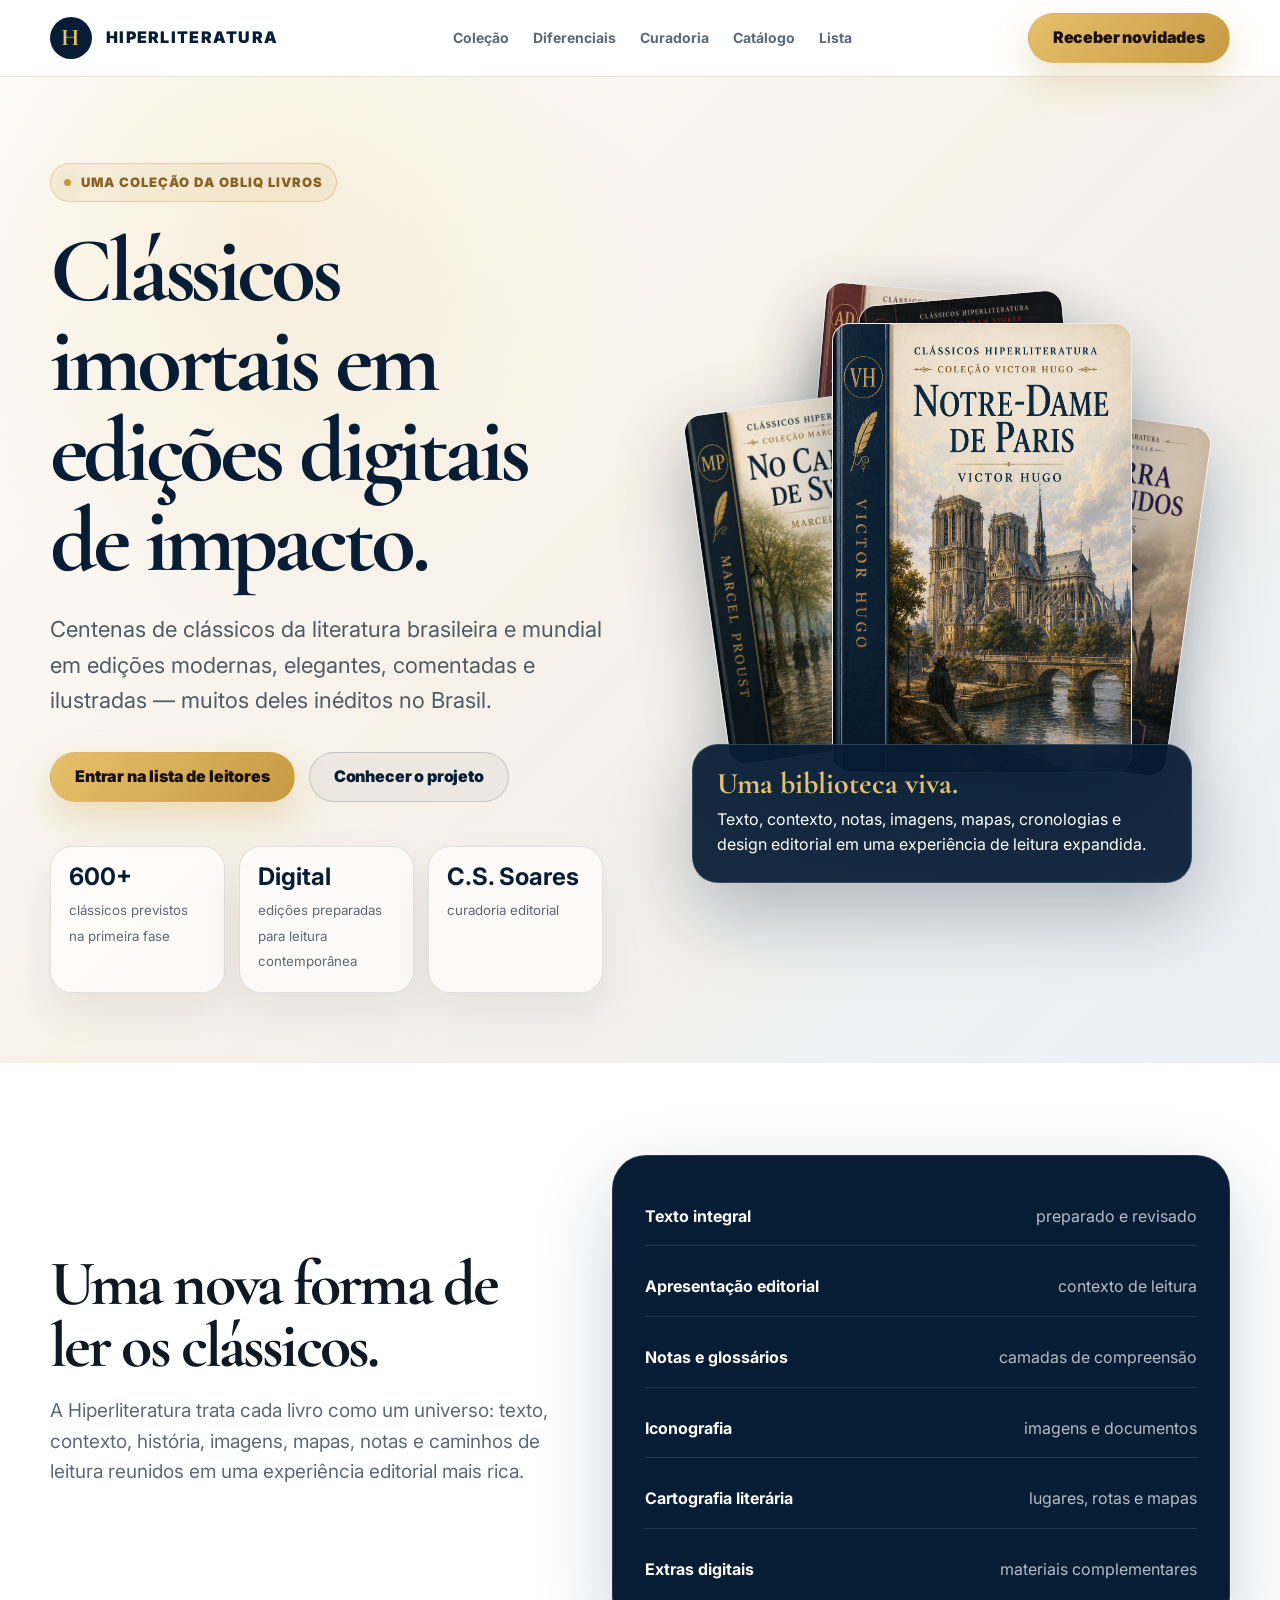
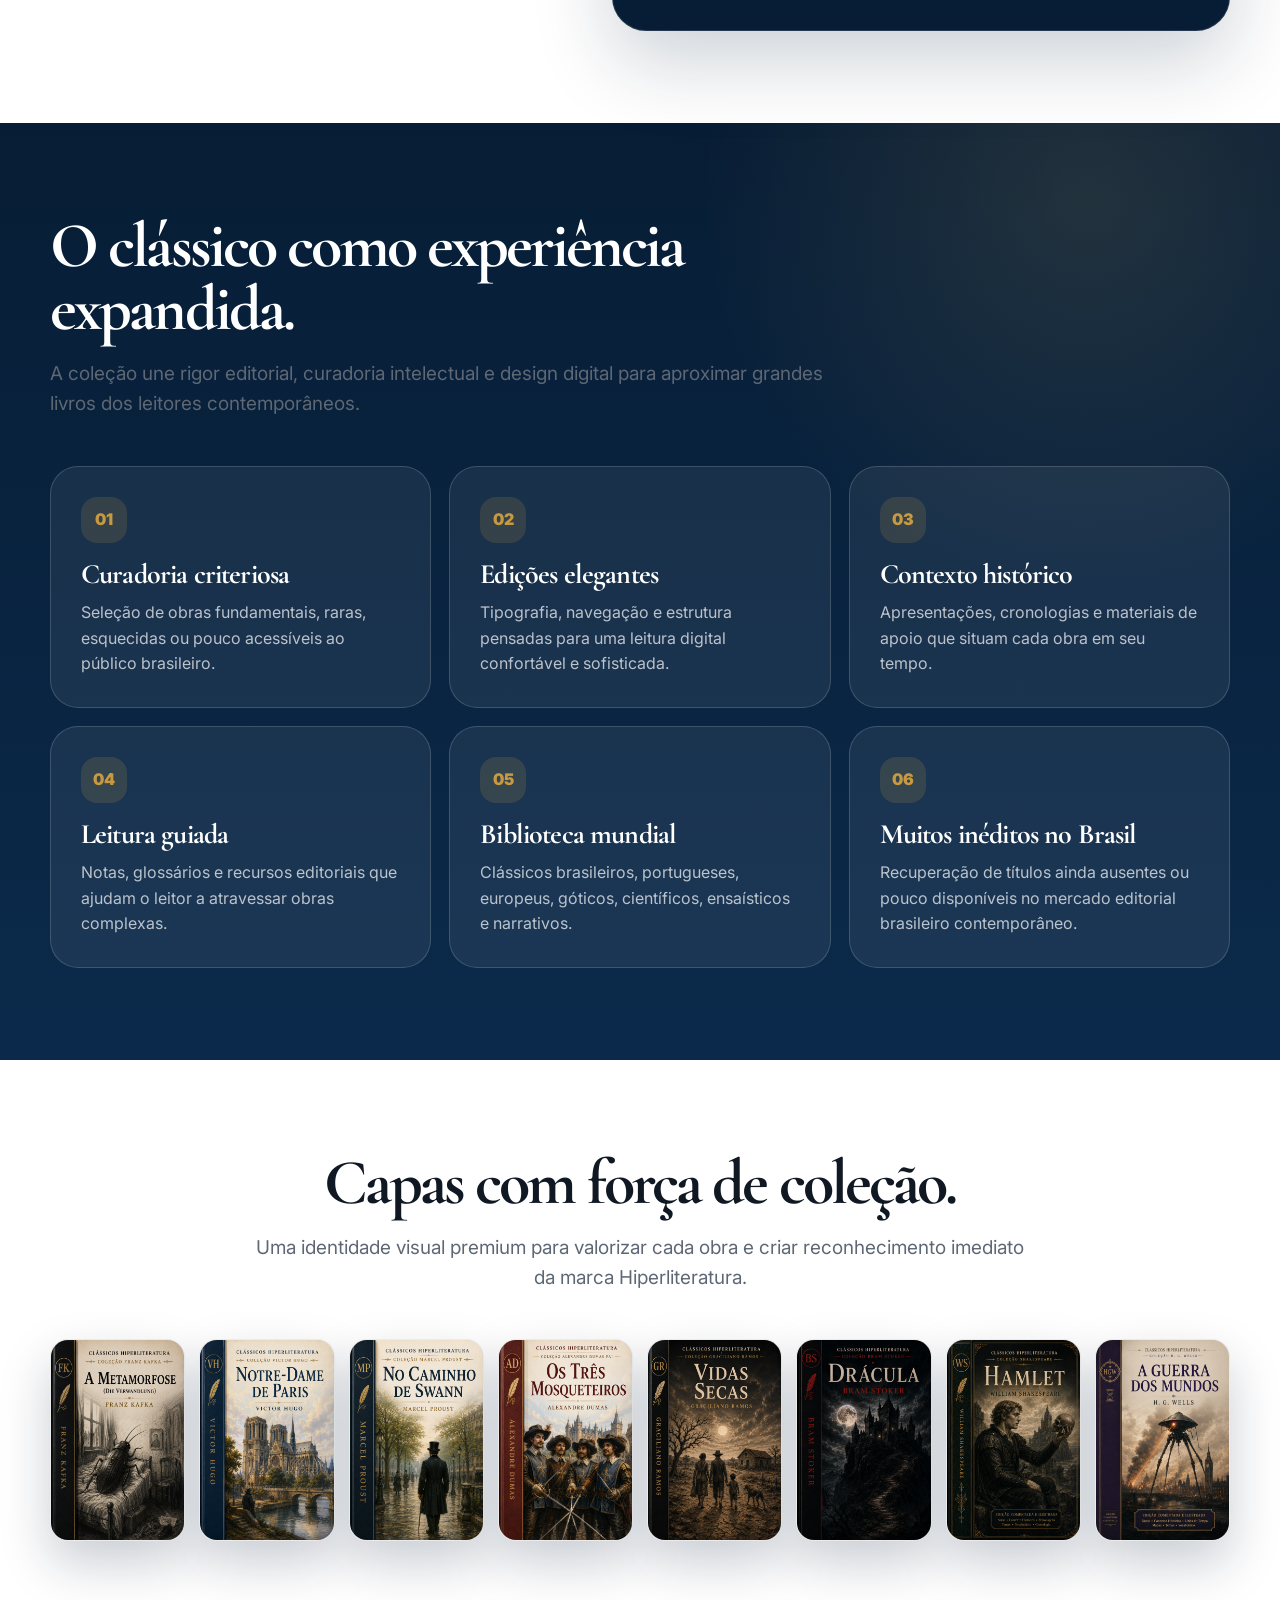
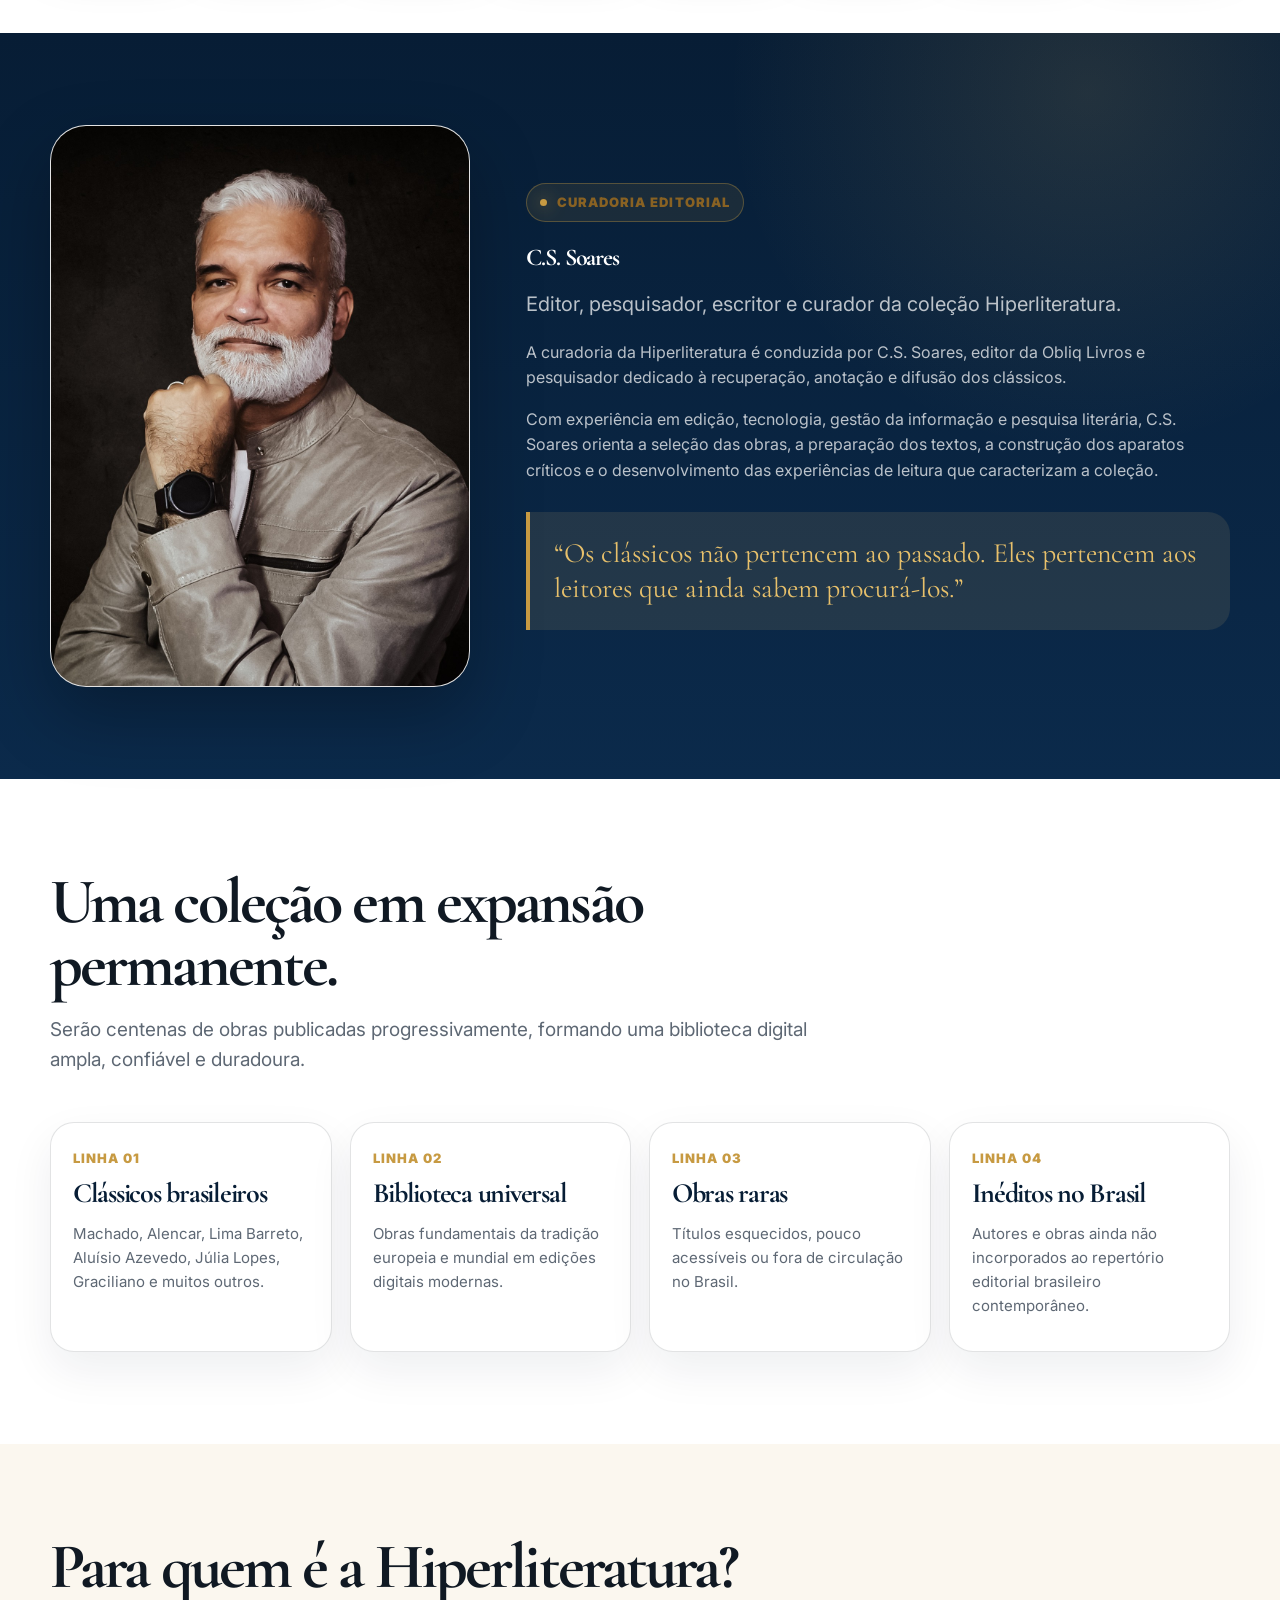
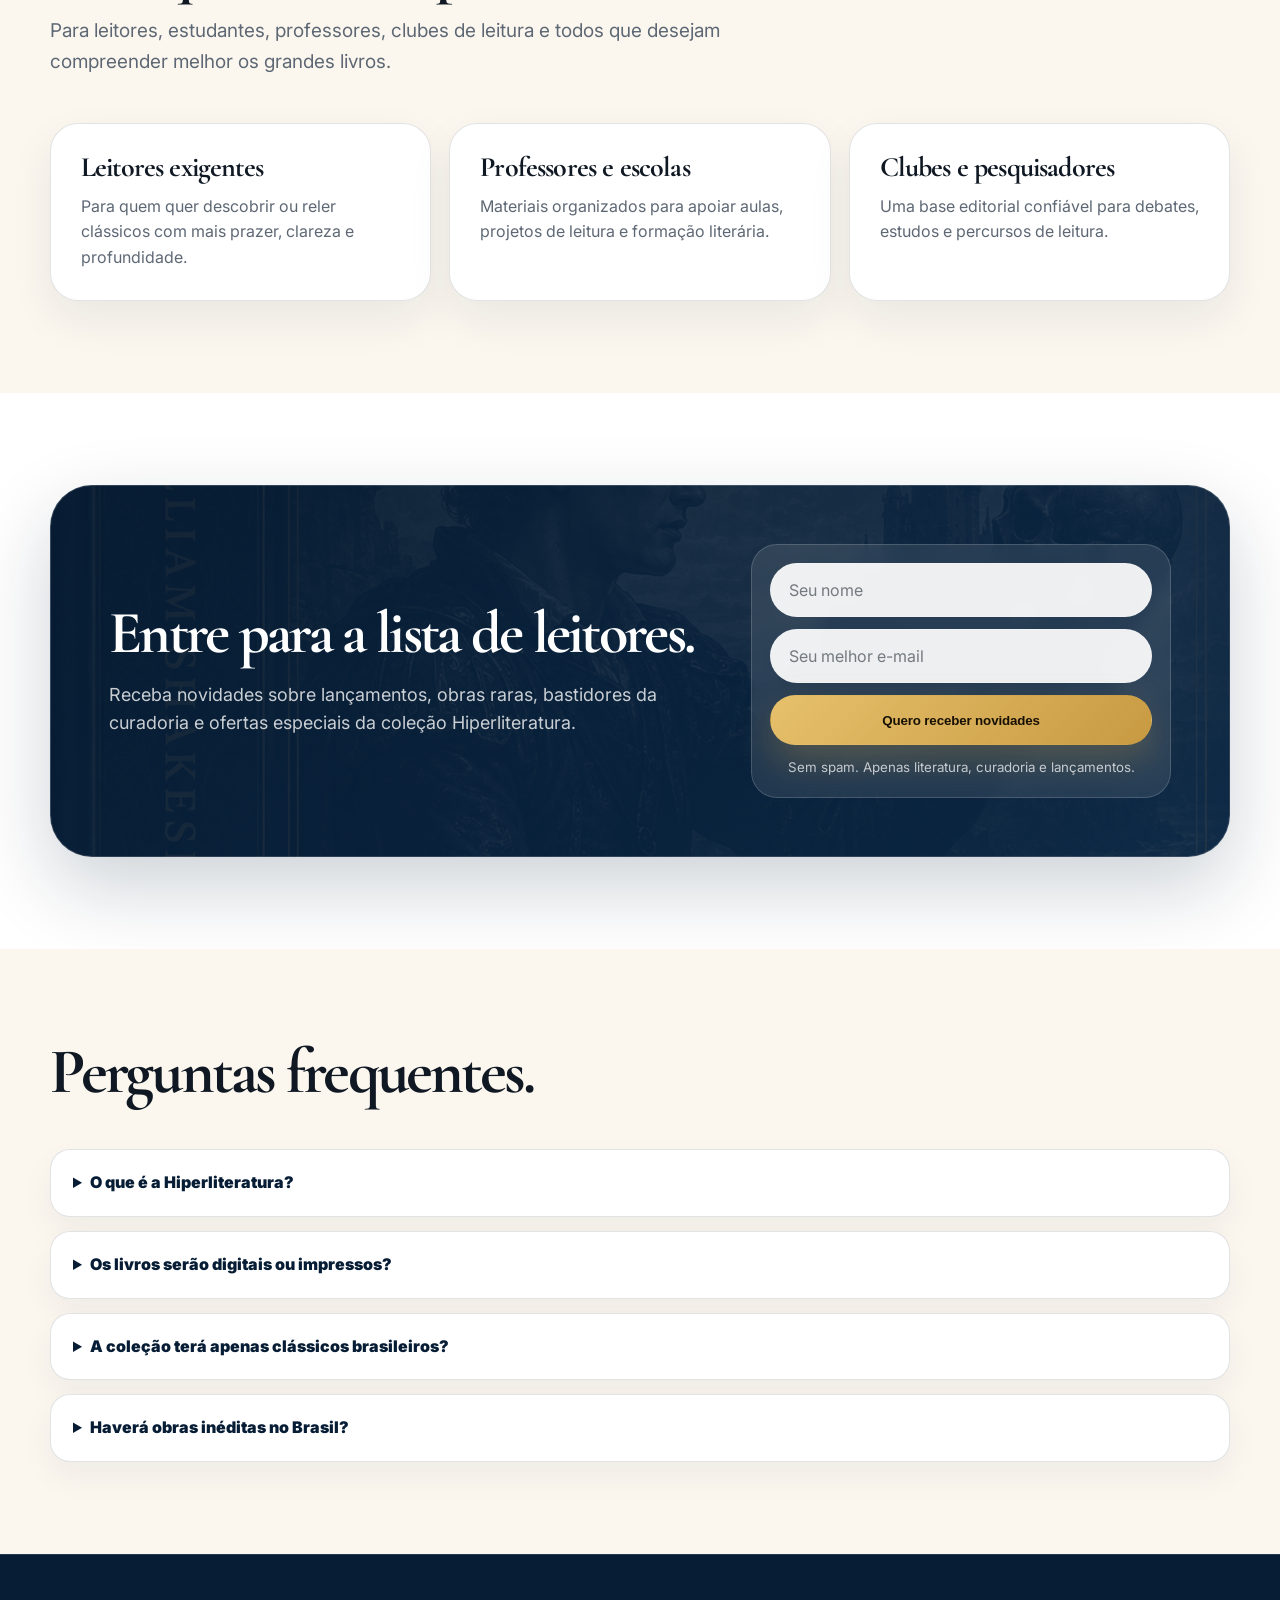
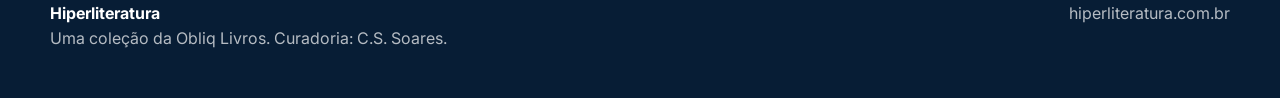
==== index.html @ f587efca "Subi landing page Hiperliteratura" ====
<!DOCTYPE html>
<html lang="pt-BR">
<head>
  <meta charset="UTF-8" />
  <meta name="viewport" content="width=device-width, initial-scale=1.0" />
  <title>Hiperliteratura — Clássicos expandidos para o século XXI</title>
  <meta name="description" content="Hiperliteratura é uma coleção da Obliq Livros, com curadoria de C.S. Soares, dedicada a publicar centenas de clássicos brasileiros e mundiais em edições digitais modernas, muitos inéditos no Brasil." />
  <meta property="og:title" content="Hiperliteratura — Clássicos expandidos para o século XXI" />
  <meta property="og:description" content="Centenas de clássicos brasileiros e mundiais em edições digitais modernas, elegantes e enriquecidas." />
  <meta property="og:type" content="website" />
  <meta property="og:url" content="https://hiperliteratura.com.br" />
  <meta property="og:image" content="assets/notre-dame-de-paris.png" />
  <link rel="preconnect" href="https://fonts.googleapis.com">
  <link rel="preconnect" href="https://fonts.gstatic.com" crossorigin>
  <link href="https://fonts.googleapis.com/css2?family=Cormorant+Garamond:wght@500;600;700&family=Inter:wght@400;500;600;700;800;900&display=swap" rel="stylesheet">
  <style>
    :root {
      --blue: #071d35;
      --blue-2: #0b2a4b;
      --blue-3: #103e68;
      --white: #ffffff;
      --cream: #f7f1e8;
      --paper: #fbf7ef;
      --ink: #101923;
      --muted: #5e6874;
      --gold: #c79a42;
      --gold-2: #e7c06b;
      --line: rgba(16,25,35,.12);
      --line-dark: rgba(255,255,255,.16);
      --shadow: 0 30px 80px rgba(7,29,53,.20);
      --radius: 28px;
      --max: 1180px;
    }

    * { box-sizing: border-box; }
    html { scroll-behavior: smooth; }
    body {
      margin: 0;
      font-family: Inter, system-ui, -apple-system, BlinkMacSystemFont, "Segoe UI", sans-serif;
      background: var(--white);
      color: var(--ink);
      line-height: 1.6;
    }

    a { color: inherit; text-decoration: none; }
    img { max-width: 100%; display: block; }
    .container { width: min(var(--max), calc(100% - 40px)); margin: 0 auto; }

    .nav {
      position: sticky;
      top: 0;
      z-index: 50;
      background: rgba(255,255,255,.88);
      backdrop-filter: blur(18px);
      border-bottom: 1px solid var(--line);
    }

    .nav-inner {
      min-height: 76px;
      display: flex;
      align-items: center;
      justify-content: space-between;
      gap: 24px;
    }

    .brand {
      display: flex;
      align-items: center;
      gap: 14px;
      font-weight: 900;
      letter-spacing: .08em;
      text-transform: uppercase;
      color: var(--blue);
    }

    .brand-mark {
      width: 42px;
      height: 42px;
      display: grid;
      place-items: center;
      border-radius: 50%;
      background: var(--blue);
      color: var(--gold-2);
      font-family: "Cormorant Garamond", serif;
      font-size: 24px;
      font-weight: 700;
    }

    .nav-links {
      display: flex;
      align-items: center;
      gap: 24px;
      color: var(--muted);
      font-size: 14px;
      font-weight: 700;
    }

    .nav-links a:hover { color: var(--blue); }

    .btn {
      display: inline-flex;
      align-items: center;
      justify-content: center;
      min-height: 50px;
      padding: 0 24px;
      border-radius: 999px;
      font-weight: 900;
      letter-spacing: -.01em;
      transition: transform .2s ease, box-shadow .2s ease, background .2s ease;
      border: 1px solid transparent;
      cursor: pointer;
      white-space: nowrap;
    }

    .btn:hover { transform: translateY(-2px); }
    .btn-primary {
      background: linear-gradient(135deg, var(--gold-2), var(--gold));
      color: #171003;
      box-shadow: 0 16px 36px rgba(199,154,66,.28);
    }

    .btn-secondary {
      border-color: rgba(7,29,53,.18);
      color: var(--blue);
      background: rgba(7,29,53,.04);
    }

    .btn-light {
      background: #fff;
      color: var(--blue);
      box-shadow: 0 16px 36px rgba(0,0,0,.16);
    }

    .hero {
      position: relative;
      min-height: 760px;
      overflow: hidden;
      background:
        radial-gradient(circle at 20% 16%, rgba(231,192,107,.20), transparent 30%),
        linear-gradient(135deg, #ffffff 0%, #f7f1e8 46%, #eaf0f7 100%);
      padding: 86px 0 70px;
    }

    .hero-grid {
      display: grid;
      grid-template-columns: .98fr 1.02fr;
      gap: 52px;
      align-items: center;
    }

    .eyebrow {
      display: inline-flex;
      align-items: center;
      gap: 10px;
      padding: 8px 13px;
      border: 1px solid rgba(199,154,66,.35);
      border-radius: 999px;
      color: #896223;
      background: rgba(199,154,66,.10);
      font-size: 13px;
      font-weight: 900;
      margin-bottom: 24px;
      text-transform: uppercase;
      letter-spacing: .08em;
    }

    .eyebrow span {
      width: 7px;
      height: 7px;
      border-radius: 50%;
      background: var(--gold);
      box-shadow: 0 0 18px var(--gold);
    }

    h1, h2, h3 {
      font-family: "Cormorant Garamond", Georgia, serif;
      line-height: .98;
      margin: 0;
      letter-spacing: -.045em;
    }

    h1 {
      font-size: clamp(52px, 7.6vw, 92px);
      color: var(--blue);
    }

    .hero p {
      margin: 26px 0 0;
      color: #4e5b67;
      font-size: clamp(18px, 2vw, 22px);
      max-width: 670px;
    }

    .hero-actions {
      display: flex;
      flex-wrap: wrap;
      gap: 14px;
      margin-top: 34px;
    }

    .hero-stats {
      display: grid;
      grid-template-columns: repeat(3, 1fr);
      gap: 14px;
      margin-top: 44px;
    }

    .stat {
      padding: 18px;
      border: 1px solid var(--line);
      border-radius: 22px;
      background: rgba(255,255,255,.72);
      box-shadow: 0 18px 45px rgba(7,29,53,.07);
    }

    .stat strong {
      display: block;
      color: var(--blue);
      font-size: 24px;
      line-height: 1;
      margin-bottom: 8px;
    }

    .stat small { color: var(--muted); }

    .cover-hero {
      position: relative;
      min-height: 610px;
    }

    .cover {
      position: absolute;
      width: 235px;
      aspect-ratio: 2/3;
      border-radius: 18px;
      overflow: hidden;
      box-shadow: 0 30px 70px rgba(7,29,53,.34);
      border: 1px solid rgba(255,255,255,.55);
      background: #ddd;
    }

    .cover img { width: 100%; height: 100%; object-fit: cover; }

    .cover.main {
      width: 300px;
      left: 50%;
      top: 34px;
      transform: translateX(-50%);
      z-index: 5;
    }

    .cover.left {
      left: 10px;
      top: 110px;
      transform: rotate(-8deg);
      z-index: 3;
    }

    .cover.right {
      right: 0;
      top: 122px;
      transform: rotate(8deg);
      z-index: 2;
    }

    .cover.back-left {
      left: 118px;
      top: 0;
      width: 205px;
      transform: rotate(5deg);
      opacity: .92;
      z-index: 1;
    }

    .cover.back-right {
      right: 115px;
      top: 8px;
      width: 205px;
      transform: rotate(-5deg);
      opacity: .92;
      z-index: 1;
    }

    .floating-card {
      position: absolute;
      left: 50%;
      bottom: 0;
      transform: translateX(-50%);
      width: min(92%, 500px);
      padding: 24px;
      border-radius: 26px;
      background: rgba(7,29,53,.94);
      color: #fff;
      box-shadow: 0 30px 80px rgba(7,29,53,.28);
      border: 1px solid rgba(255,255,255,.16);
      z-index: 7;
    }

    .floating-card strong {
      display: block;
      font-family: "Cormorant Garamond", serif;
      font-size: 30px;
      line-height: 1;
      margin-bottom: 8px;
      color: var(--gold-2);
    }

    .section { padding: 92px 0; }
    .section-white { background: #fff; color: var(--ink); }
    .section-blue {
      background:
        radial-gradient(circle at 85% 8%, rgba(231,192,107,.12), transparent 28%),
        linear-gradient(180deg, var(--blue), var(--blue-2));
      color: #fff;
    }
    .section-cream { background: var(--paper); color: var(--ink); }

    .section-blue p,
    .section-blue .muted { color: rgba(255,255,255,.72); }

    .section-head {
      max-width: 790px;
      margin-bottom: 46px;
    }

    .section-head.center {
      text-align: center;
      margin-left: auto;
      margin-right: auto;
    }

    .section-head h2 {
      font-size: clamp(38px, 5.2vw, 64px);
      color: inherit;
    }

    .section-head p {
      margin: 18px 0 0;
      font-size: 19px;
      color: var(--muted);
    }

    .grid-3 {
      display: grid;
      grid-template-columns: repeat(3, 1fr);
      gap: 18px;
    }

    .card {
      padding: 30px;
      border-radius: var(--radius);
      background: #fff;
      border: 1px solid var(--line);
      box-shadow: 0 18px 45px rgba(7,29,53,.07);
    }

    .section-blue .card {
      background: rgba(255,255,255,.065);
      border: 1px solid var(--line-dark);
      box-shadow: none;
    }

    .card .icon {
      width: 46px;
      height: 46px;
      display: grid;
      place-items: center;
      border-radius: 16px;
      background: rgba(199,154,66,.16);
      color: var(--gold);
      font-weight: 900;
      margin-bottom: 18px;
    }

    .card h3 {
      font-size: 28px;
      letter-spacing: -.03em;
      margin-bottom: 12px;
      color: inherit;
    }

    .card p { margin: 0; color: var(--muted); }
    .section-blue .card p { color: rgba(255,255,255,.70); }

    .feature {
      display: grid;
      grid-template-columns: .9fr 1.1fr;
      gap: 56px;
      align-items: center;
    }

    .panel {
      border-radius: 34px;
      padding: 32px;
      background: var(--blue);
      color: #fff;
      border: 1px solid rgba(255,255,255,.12);
      box-shadow: var(--shadow);
    }

    .index-list {
      display: grid;
      gap: 12px;
      margin: 0;
      padding: 0;
      list-style: none;
    }

    .index-list li {
      display: flex;
      justify-content: space-between;
      gap: 18px;
      padding: 16px 0;
      border-bottom: 1px solid rgba(255,255,255,.12);
      color: rgba(255,255,255,.70);
    }

    .index-list li:last-child { border-bottom: none; }
    .index-list b { color: #fff; }

    .cover-strip {
      display: grid;
      grid-template-columns: repeat(8, 1fr);
      gap: 14px;
      margin-top: 36px;
    }

    .cover-tile {
      overflow: hidden;
      border-radius: 18px;
      box-shadow: 0 22px 50px rgba(7,29,53,.22);
      border: 1px solid rgba(255,255,255,.40);
      background: #ddd;
      transition: transform .2s ease;
    }

    .cover-tile:hover { transform: translateY(-6px); }
    .cover-tile img {
      width: 100%;
      aspect-ratio: 2/3;
      object-fit: cover;
    }

    .editor {
      display: grid;
      grid-template-columns: 420px 1fr;
      gap: 56px;
      align-items: center;
    }

    .editor-photo {
      overflow: hidden;
      border-radius: 36px;
      border: 1px solid rgba(255,255,255,.18);
      box-shadow: 0 28px 70px rgba(0,0,0,.28);
      background: #ddd;
    }

    .editor-photo img {
      width: 100%;
      height: 560px;
      object-fit: cover;
      object-position: center top;
    }

    .quote {
      margin-top: 28px;
      padding: 24px;
      border-left: 4px solid var(--gold);
      background: rgba(231,192,107,.11);
      border-radius: 0 22px 22px 0;
      font-family: "Cormorant Garamond", serif;
      font-size: 28px;
      line-height: 1.25;
      color: var(--gold-2);
    }

    .catalog {
      display: grid;
      grid-template-columns: repeat(4, 1fr);
      gap: 18px;
    }

    .catalog-item {
      min-height: 230px;
      border-radius: 24px;
      padding: 22px;
      background: #fff;
      border: 1px solid var(--line);
      box-shadow: 0 18px 45px rgba(7,29,53,.07);
      display: flex;
      flex-direction: column;
      justify-content: space-between;
    }

    .catalog-item span {
      color: var(--gold);
      font-weight: 900;
      font-size: 13px;
      letter-spacing: .08em;
      text-transform: uppercase;
    }

    .catalog-item h3 {
      font-size: 28px;
      margin-top: 10px;
      color: var(--blue);
    }

    .catalog-item p {
      color: var(--muted);
      margin: 14px 0 0;
      font-size: 15px;
    }

    .lead {
      background:
        linear-gradient(135deg, rgba(7,29,53,.93), rgba(11,42,75,.88)),
        url("assets/hamlet.png") center/cover;
      border-radius: 42px;
      padding: 58px;
      border: 1px solid rgba(255,255,255,.16);
      box-shadow: var(--shadow);
      display: grid;
      grid-template-columns: 1fr 420px;
      gap: 34px;
      align-items: center;
      color: #fff;
      overflow: hidden;
    }

    .lead h2 { font-size: clamp(38px, 5vw, 60px); }
    .lead p {
      color: rgba(255,255,255,.78);
      font-size: 18px;
      margin: 18px 0 0;
    }

    form {
      display: grid;
      gap: 12px;
      background: rgba(255,255,255,.10);
      padding: 18px;
      border-radius: 26px;
      border: 1px solid rgba(255,255,255,.16);
      backdrop-filter: blur(8px);
    }

    input {
      width: 100%;
      min-height: 54px;
      border-radius: 999px;
      border: 1px solid rgba(255,255,255,.18);
      background: rgba(255,255,255,.92);
      color: var(--ink);
      padding: 0 18px;
      font: inherit;
      outline: none;
    }

    input::placeholder { color: rgba(16,25,35,.55); }

    .faq { display: grid; gap: 14px; }

    details {
      border: 1px solid var(--line);
      border-radius: 20px;
      padding: 20px 22px;
      background: #fff;
      box-shadow: 0 14px 32px rgba(7,29,53,.05);
    }

    summary {
      cursor: pointer;
      font-weight: 900;
      color: var(--blue);
    }

    details p {
      color: var(--muted);
      margin: 12px 0 0;
    }

    footer {
      padding: 46px 0;
      color: rgba(255,255,255,.70);
      background: var(--blue);
      border-top: 1px solid rgba(255,255,255,.12);
    }

    .footer-inner {
      display: flex;
      justify-content: space-between;
      gap: 24px;
      flex-wrap: wrap;
    }

    @media (max-width: 1080px) {
      .cover-strip { grid-template-columns: repeat(4, 1fr); }
    }

    @media (max-width: 980px) {
      .hero-grid, .feature, .editor, .lead { grid-template-columns: 1fr; }
      .cover-hero { min-height: 570px; }
      .grid-3, .catalog { grid-template-columns: repeat(2, 1fr); }
      .editor-photo img { height: 480px; }
      .nav-links { display: none; }
    }

    @media (max-width: 640px) {
      .container { width: min(100% - 28px, var(--max)); }
      .hero { padding-top: 54px; }
      .hero-stats, .grid-3, .catalog, .cover-strip { grid-template-columns: 1fr; }
      .cover-hero { min-height: 710px; }
      .cover.main { width: 245px; }
      .cover.left, .cover.right, .cover.back-left, .cover.back-right { width: 155px; }
      .cover.left { left: 0; top: 275px; }
      .cover.right { right: 0; top: 300px; }
      .cover.back-left { left: 10px; top: 80px; }
      .cover.back-right { right: 10px; top: 82px; }
      .floating-card { bottom: 0; }
      .lead { padding: 30px; border-radius: 30px; }
      .section { padding: 64px 0; }
    }
  </style>
</head>

<body>
  <header class="nav">
    <div class="container nav-inner">
      <a class="brand" href="#top" aria-label="Hiperliteratura">
        <span class="brand-mark">H</span>
        <span>Hiperliteratura</span>
      </a>
      <nav class="nav-links" aria-label="Navegação principal">
        <a href="#colecao">Coleção</a>
        <a href="#diferenciais">Diferenciais</a>
        <a href="#editor">Curadoria</a>
        <a href="#catalogo">Catálogo</a>
        <a href="#lista">Lista</a>
      </nav>
      <a class="btn btn-primary" href="#lista">Receber novidades</a>
    </div>
  </header>

  <main id="top">
    <section class="hero">
      <div class="container hero-grid">
        <div>
          <div class="eyebrow"><span></span> Uma coleção da Obliq Livros</div>
          <h1>Clássicos imortais em edições digitais de impacto.</h1>
          <p>Centenas de clássicos da literatura brasileira e mundial em edições modernas, elegantes, comentadas e ilustradas — muitos deles inéditos no Brasil.</p>
          <div class="hero-actions">
            <a class="btn btn-primary" href="#lista">Entrar na lista de leitores</a>
            <a class="btn btn-secondary" href="#colecao">Conhecer o projeto</a>
          </div>
          <div class="hero-stats" aria-label="Destaques do projeto">
            <div class="stat"><strong>600+</strong><small>clássicos previstos na primeira fase</small></div>
            <div class="stat"><strong>Digital</strong><small>edições preparadas para leitura contemporânea</small></div>
            <div class="stat"><strong>C.S. Soares</strong><small>curadoria editorial</small></div>
          </div>
        </div>

        <div class="cover-hero" aria-label="Capas da coleção Hiperliteratura">
          <figure class="cover back-left"><img src="assets/os-tres-mosqueteiros.png" alt="Capa de Os Três Mosqueteiros"></figure>
          <figure class="cover back-right"><img src="assets/dracula.png" alt="Capa de Drácula"></figure>
          <figure class="cover left"><img src="assets/no-caminho-de-swann.png" alt="Capa de No Caminho de Swann"></figure>
          <figure class="cover right"><img src="assets/a-guerra-dos-mundos.png" alt="Capa de A Guerra dos Mundos"></figure>
          <figure class="cover main"><img src="assets/notre-dame-de-paris.png" alt="Capa de Notre-Dame de Paris"></figure>
          <div class="floating-card">
            <strong>Uma biblioteca viva.</strong>
            <span>Texto, contexto, notas, imagens, mapas, cronologias e design editorial em uma experiência de leitura expandida.</span>
          </div>
        </div>
      </div>
    </section>

    <section id="colecao" class="section section-white">
      <div class="container feature">
        <div class="section-head">
          <h2>Uma nova forma de ler os clássicos.</h2>
          <p>A Hiperliteratura trata cada livro como um universo: texto, contexto, história, imagens, mapas, notas e caminhos de leitura reunidos em uma experiência editorial mais rica.</p>
        </div>
        <div class="panel">
          <ul class="index-list">
            <li><b>Texto integral</b><span>preparado e revisado</span></li>
            <li><b>Apresentação editorial</b><span>contexto de leitura</span></li>
            <li><b>Notas e glossários</b><span>camadas de compreensão</span></li>
            <li><b>Iconografia</b><span>imagens e documentos</span></li>
            <li><b>Cartografia literária</b><span>lugares, rotas e mapas</span></li>
            <li><b>Extras digitais</b><span>materiais complementares</span></li>
          </ul>
        </div>
      </div>
    </section>

    <section id="diferenciais" class="section section-blue">
      <div class="container">
        <div class="section-head">
          <h2>O clássico como experiência expandida.</h2>
          <p>A coleção une rigor editorial, curadoria intelectual e design digital para aproximar grandes livros dos leitores contemporâneos.</p>
        </div>

        <div class="grid-3">
          <article class="card">
            <div class="icon">01</div>
            <h3>Curadoria criteriosa</h3>
            <p>Seleção de obras fundamentais, raras, esquecidas ou pouco acessíveis ao público brasileiro.</p>
          </article>
          <article class="card">
            <div class="icon">02</div>
            <h3>Edições elegantes</h3>
            <p>Tipografia, navegação e estrutura pensadas para uma leitura digital confortável e sofisticada.</p>
          </article>
          <article class="card">
            <div class="icon">03</div>
            <h3>Contexto histórico</h3>
            <p>Apresentações, cronologias e materiais de apoio que situam cada obra em seu tempo.</p>
          </article>
          <article class="card">
            <div class="icon">04</div>
            <h3>Leitura guiada</h3>
            <p>Notas, glossários e recursos editoriais que ajudam o leitor a atravessar obras complexas.</p>
          </article>
          <article class="card">
            <div class="icon">05</div>
            <h3>Biblioteca mundial</h3>
            <p>Clássicos brasileiros, portugueses, europeus, góticos, científicos, ensaísticos e narrativos.</p>
          </article>
          <article class="card">
            <div class="icon">06</div>
            <h3>Muitos inéditos no Brasil</h3>
            <p>Recuperação de títulos ainda ausentes ou pouco disponíveis no mercado editorial brasileiro contemporâneo.</p>
          </article>
        </div>
      </div>
    </section>

    <section class="section section-white">
      <div class="container">
        <div class="section-head center">
          <h2>Capas com força de coleção.</h2>
          <p>Uma identidade visual premium para valorizar cada obra e criar reconhecimento imediato da marca Hiperliteratura.</p>
        </div>
        <div class="cover-strip">
          <div class="cover-tile"><img src="assets/a-metamorfose.png" alt="A Metamorfose"></div>
          <div class="cover-tile"><img src="assets/notre-dame-de-paris.png" alt="Notre-Dame de Paris"></div>
          <div class="cover-tile"><img src="assets/no-caminho-de-swann.png" alt="No Caminho de Swann"></div>
          <div class="cover-tile"><img src="assets/os-tres-mosqueteiros.png" alt="Os Três Mosqueteiros"></div>
          <div class="cover-tile"><img src="assets/vidas-secas.png" alt="Vidas Secas"></div>
          <div class="cover-tile"><img src="assets/dracula.png" alt="Drácula"></div>
          <div class="cover-tile"><img src="assets/hamlet.png" alt="Hamlet"></div>
          <div class="cover-tile"><img src="assets/a-guerra-dos-mundos.png" alt="A Guerra dos Mundos"></div>
        </div>
      </div>
    </section>

    <section id="editor" class="section section-blue">
      <div class="container editor">
        <div class="editor-photo">
          <img src="assets/cs-soares-editor.jpg" alt="C.S. Soares, editor e curador da coleção Hiperliteratura">
        </div>
        <div>
          <div class="eyebrow"><span></span> Curadoria editorial</div>
          <h2>C.S. Soares</h2>
          <p class="muted" style="font-size:20px;margin-top:18px;">Editor, pesquisador, escritor e curador da coleção Hiperliteratura.</p>
          <p>A curadoria da Hiperliteratura é conduzida por C.S. Soares, editor da Obliq Livros e pesquisador dedicado à recuperação, anotação e difusão dos clássicos.</p>
          <p>Com experiência em edição, tecnologia, gestão da informação e pesquisa literária, C.S. Soares orienta a seleção das obras, a preparação dos textos, a construção dos aparatos críticos e o desenvolvimento das experiências de leitura que caracterizam a coleção.</p>
          <div class="quote">“Os clássicos não pertencem ao passado. Eles pertencem aos leitores que ainda sabem procurá-los.”</div>
        </div>
      </div>
    </section>

    <section id="catalogo" class="section section-white">
      <div class="container">
        <div class="section-head">
          <h2>Uma coleção em expansão permanente.</h2>
          <p>Serão centenas de obras publicadas progressivamente, formando uma biblioteca digital ampla, confiável e duradoura.</p>
        </div>

        <div class="catalog">
          <article class="catalog-item"><div><span>Linha 01</span><h3>Clássicos brasileiros</h3><p>Machado, Alencar, Lima Barreto, Aluísio Azevedo, Júlia Lopes, Graciliano e muitos outros.</p></div></article>
          <article class="catalog-item"><div><span>Linha 02</span><h3>Biblioteca universal</h3><p>Obras fundamentais da tradição europeia e mundial em edições digitais modernas.</p></div></article>
          <article class="catalog-item"><div><span>Linha 03</span><h3>Obras raras</h3><p>Títulos esquecidos, pouco acessíveis ou fora de circulação no Brasil.</p></div></article>
          <article class="catalog-item"><div><span>Linha 04</span><h3>Inéditos no Brasil</h3><p>Autores e obras ainda não incorporados ao repertório editorial brasileiro contemporâneo.</p></div></article>
        </div>
      </div>
    </section>

    <section class="section section-cream">
      <div class="container">
        <div class="section-head">
          <h2>Para quem é a Hiperliteratura?</h2>
          <p>Para leitores, estudantes, professores, clubes de leitura e todos que desejam compreender melhor os grandes livros.</p>
        </div>

        <div class="grid-3">
          <article class="card"><h3>Leitores exigentes</h3><p>Para quem quer descobrir ou reler clássicos com mais prazer, clareza e profundidade.</p></article>
          <article class="card"><h3>Professores e escolas</h3><p>Materiais organizados para apoiar aulas, projetos de leitura e formação literária.</p></article>
          <article class="card"><h3>Clubes e pesquisadores</h3><p>Uma base editorial confiável para debates, estudos e percursos de leitura.</p></article>
        </div>
      </div>
    </section>

    <section id="lista" class="section section-white">
      <div class="container">
        <div class="lead">
          <div>
            <h2>Entre para a lista de leitores.</h2>
            <p>Receba novidades sobre lançamentos, obras raras, bastidores da curadoria e ofertas especiais da coleção Hiperliteratura.</p>
          </div>

          <!-- Troque o action abaixo pela URL do seu provedor de e-mail marketing -->
          <form action="#" method="post">
            <input type="text" name="nome" placeholder="Seu nome" aria-label="Seu nome">
            <input type="email" name="email" placeholder="Seu melhor e-mail" aria-label="Seu melhor e-mail" required>
            <button class="btn btn-primary" type="submit">Quero receber novidades</button>
            <small style="color:rgba(255,255,255,.72);text-align:center;">Sem spam. Apenas literatura, curadoria e lançamentos.</small>
          </form>
        </div>
      </div>
    </section>

    <section class="section section-cream">
      <div class="container">
        <div class="section-head">
          <h2>Perguntas frequentes.</h2>
        </div>

        <div class="faq">
          <details>
            <summary>O que é a Hiperliteratura?</summary>
            <p>É uma coleção editorial da Obliq Livros dedicada a transformar clássicos em experiências de leitura expandidas, com curadoria, contexto, design digital e recursos complementares.</p>
          </details>
          <details>
            <summary>Os livros serão digitais ou impressos?</summary>
            <p>A proposta principal da Hiperliteratura é digital, mas alguns títulos e materiais poderão futuramente ganhar outros formatos editoriais.</p>
          </details>
          <details>
            <summary>A coleção terá apenas clássicos brasileiros?</summary>
            <p>Não. A coleção reunirá clássicos brasileiros e mundiais, incluindo literatura portuguesa, europeia, gótica, científica, ensaística e obras raras.</p>
          </details>
          <details>
            <summary>Haverá obras inéditas no Brasil?</summary>
            <p>Sim. Uma das ambições do projeto é recuperar títulos raros, pouco acessíveis e muitos inéditos no mercado editorial brasileiro contemporâneo.</p>
          </details>
        </div>
      </div>
    </section>
  </main>

  <footer>
    <div class="container footer-inner">
      <div>
        <strong style="color:#fff;">Hiperliteratura</strong><br>
        Uma coleção da Obliq Livros. Curadoria: C.S. Soares.
      </div>
      <div>
        <a href="https://hiperliteratura.com.br">hiperliteratura.com.br</a>
      </div>
    </div>
  </footer>
</body>
</html>
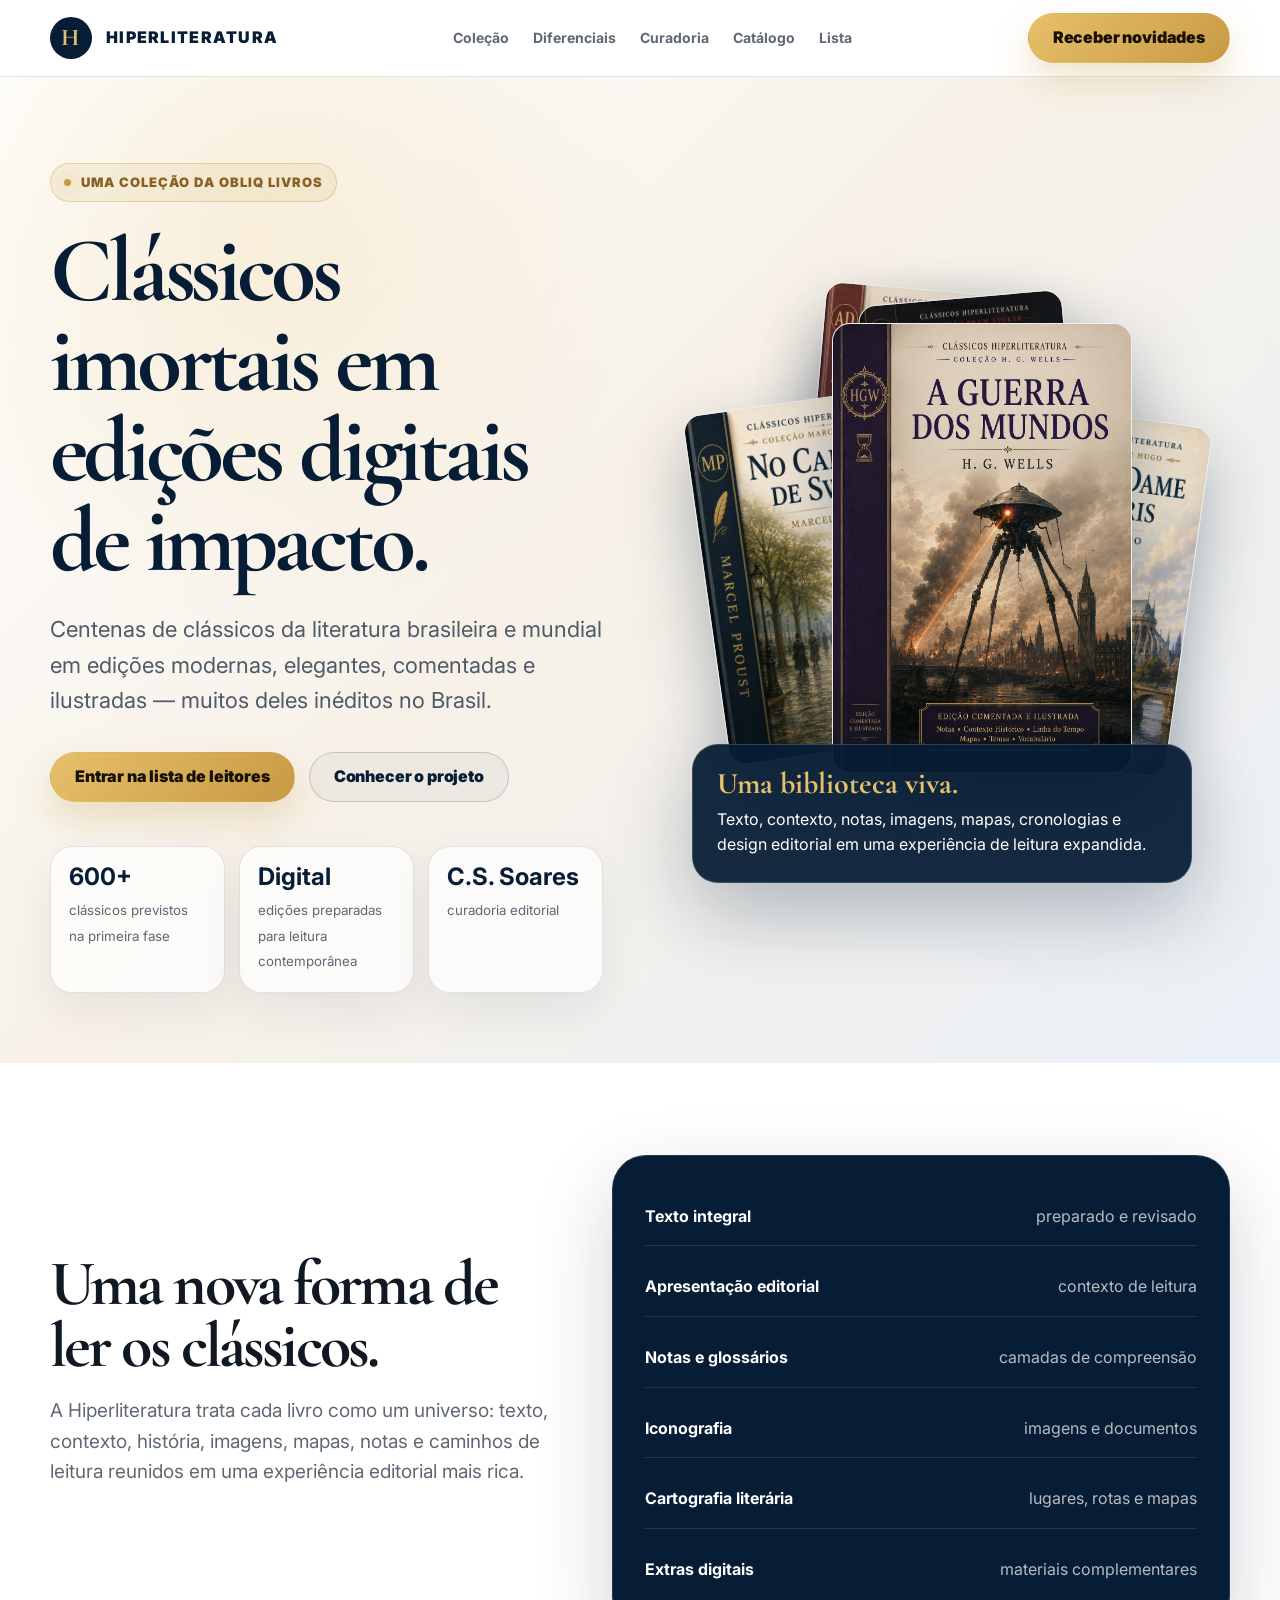
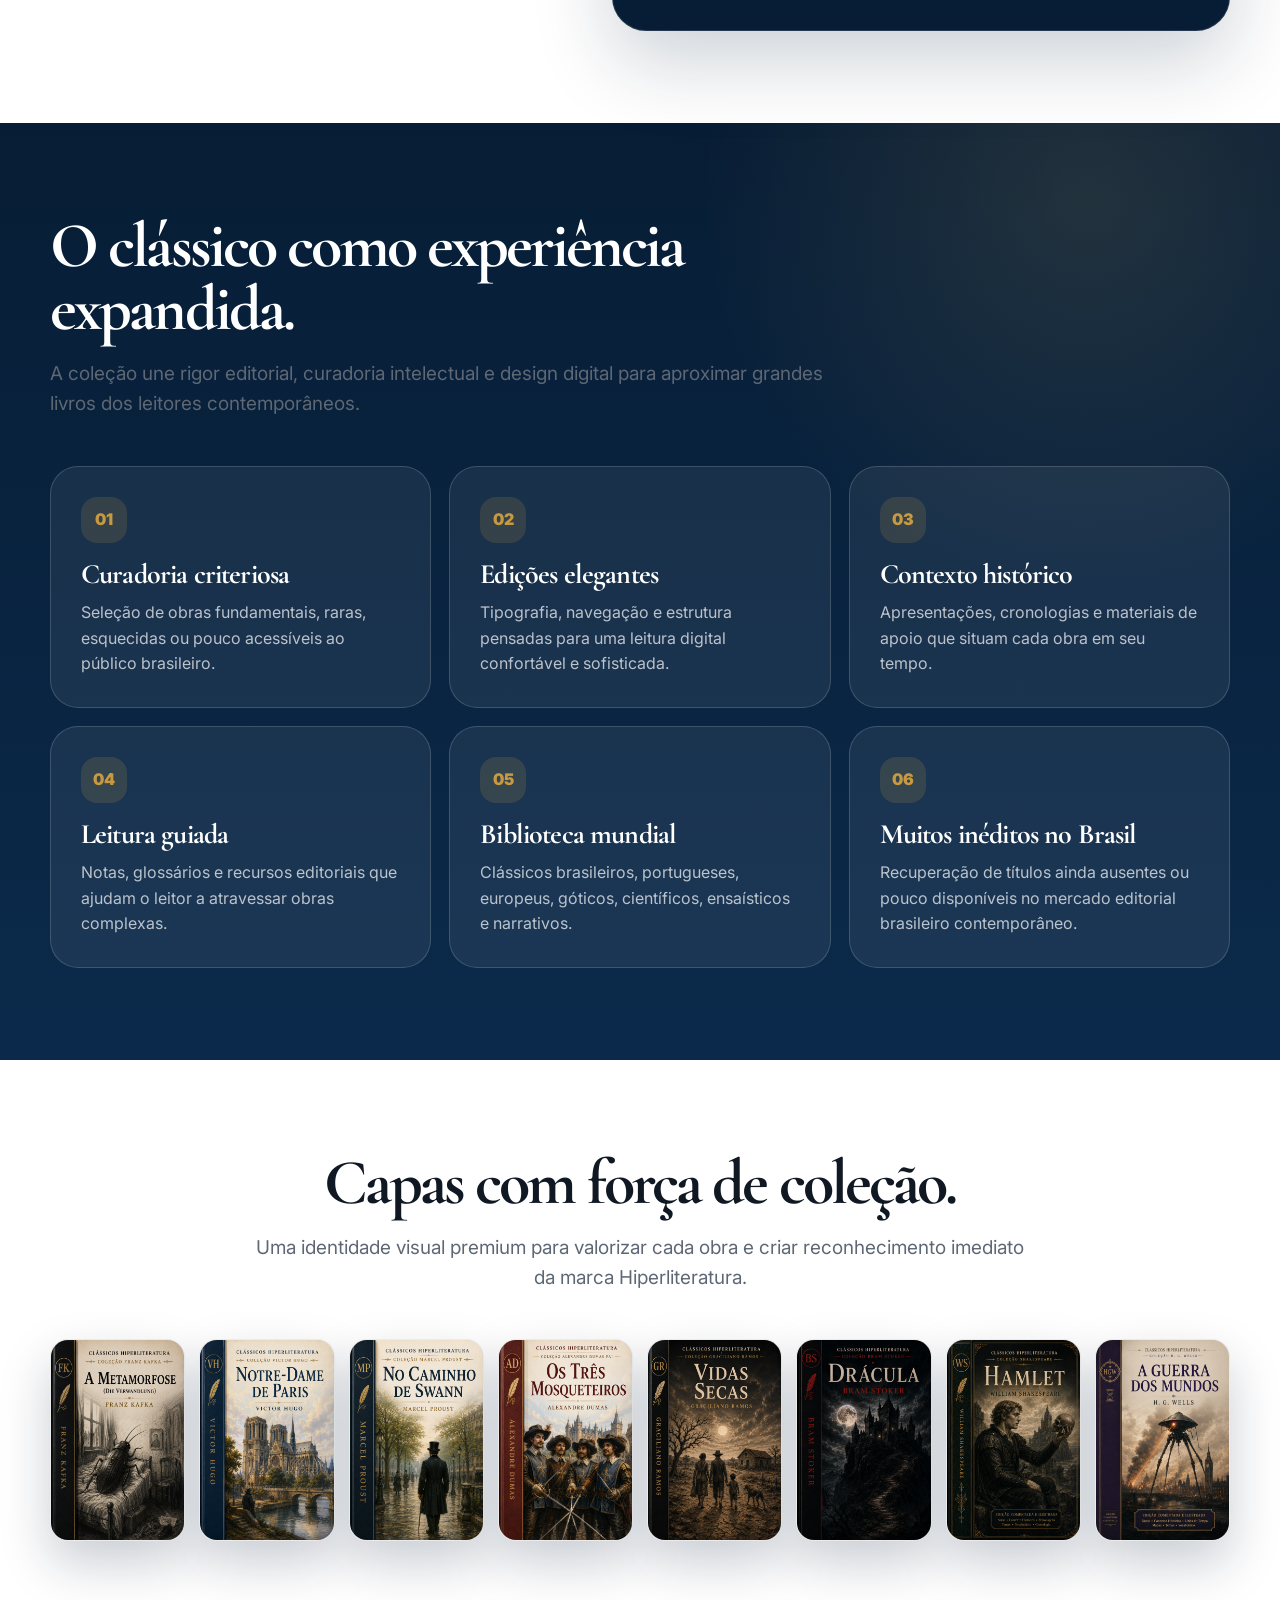
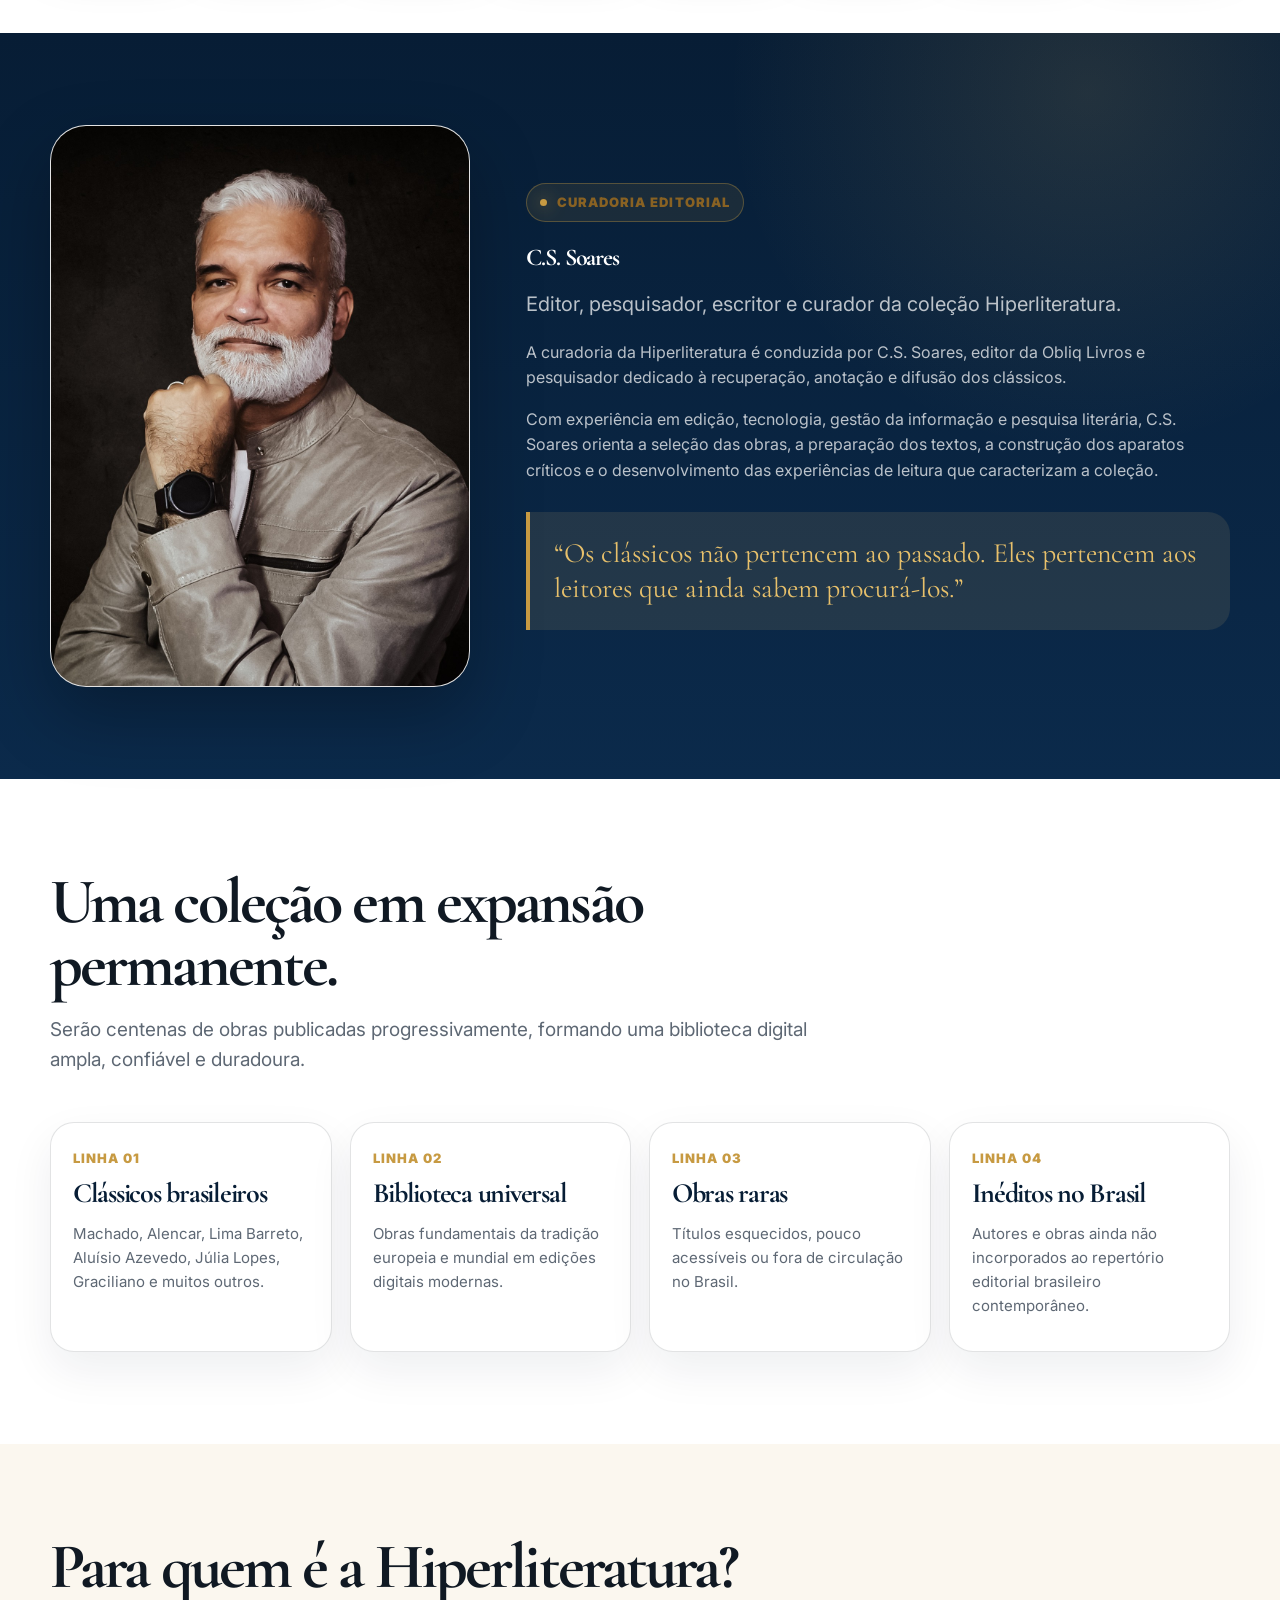
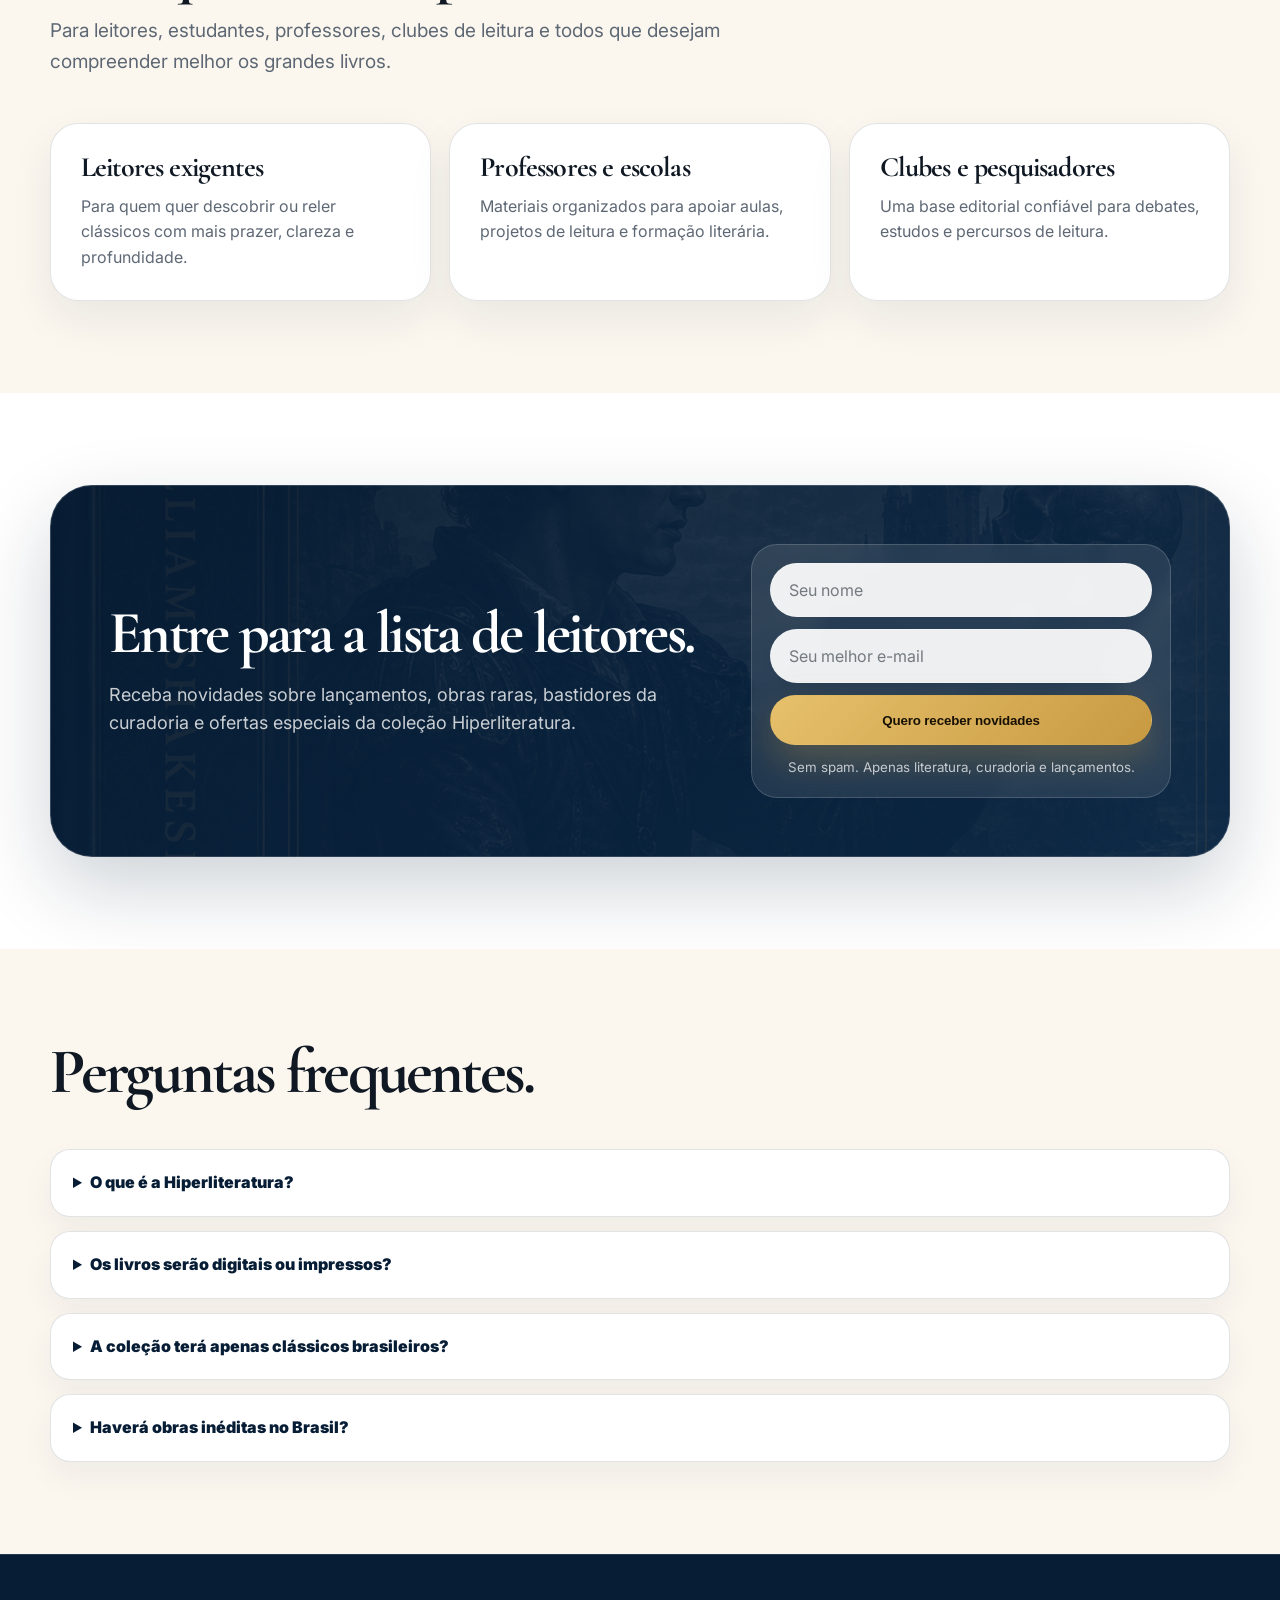
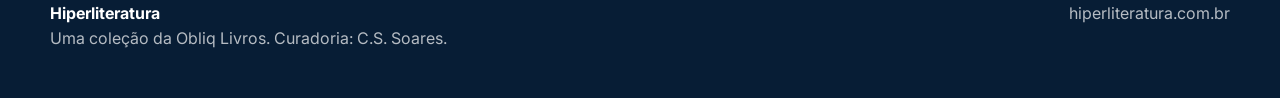
==== commit 3c59b48c: "Update index.html" ====
--- a/index.html
+++ b/index.html
@@ -665,8 +665,8 @@
           <figure class="cover back-left"><img src="assets/os-tres-mosqueteiros.png" alt="Capa de Os Três Mosqueteiros"></figure>
           <figure class="cover back-right"><img src="assets/dracula.png" alt="Capa de Drácula"></figure>
           <figure class="cover left"><img src="assets/no-caminho-de-swann.png" alt="Capa de No Caminho de Swann"></figure>
-          <figure class="cover right"><img src="assets/a-guerra-dos-mundos.png" alt="Capa de A Guerra dos Mundos"></figure>
-          <figure class="cover main"><img src="assets/notre-dame-de-paris.png" alt="Capa de Notre-Dame de Paris"></figure>
+          <figure class="cover right"><img src="assets/notre-dame-de-paris.png" alt="Capa de Notre-Dame de Paris"></figure>
+          <figure class="cover main"><img src="assets/a-guerra-dos-mundos.png" alt="Capa de A Guerra dos Mundos"></figure>
           <div class="floating-card">
             <strong>Uma biblioteca viva.</strong>
             <span>Texto, contexto, notas, imagens, mapas, cronologias e design editorial em uma experiência de leitura expandida.</span>
@@ -811,7 +811,7 @@
           </div>
 
           <!-- Troque o action abaixo pela URL do seu provedor de e-mail marketing -->
-          <form action="#" method="post">
+          <form action="https://formspree.io/f/xaqkrrlv" method="post">
             <input type="text" name="nome" placeholder="Seu nome" aria-label="Seu nome">
             <input type="email" name="email" placeholder="Seu melhor e-mail" aria-label="Seu melhor e-mail" required>
             <button class="btn btn-primary" type="submit">Quero receber novidades</button>
